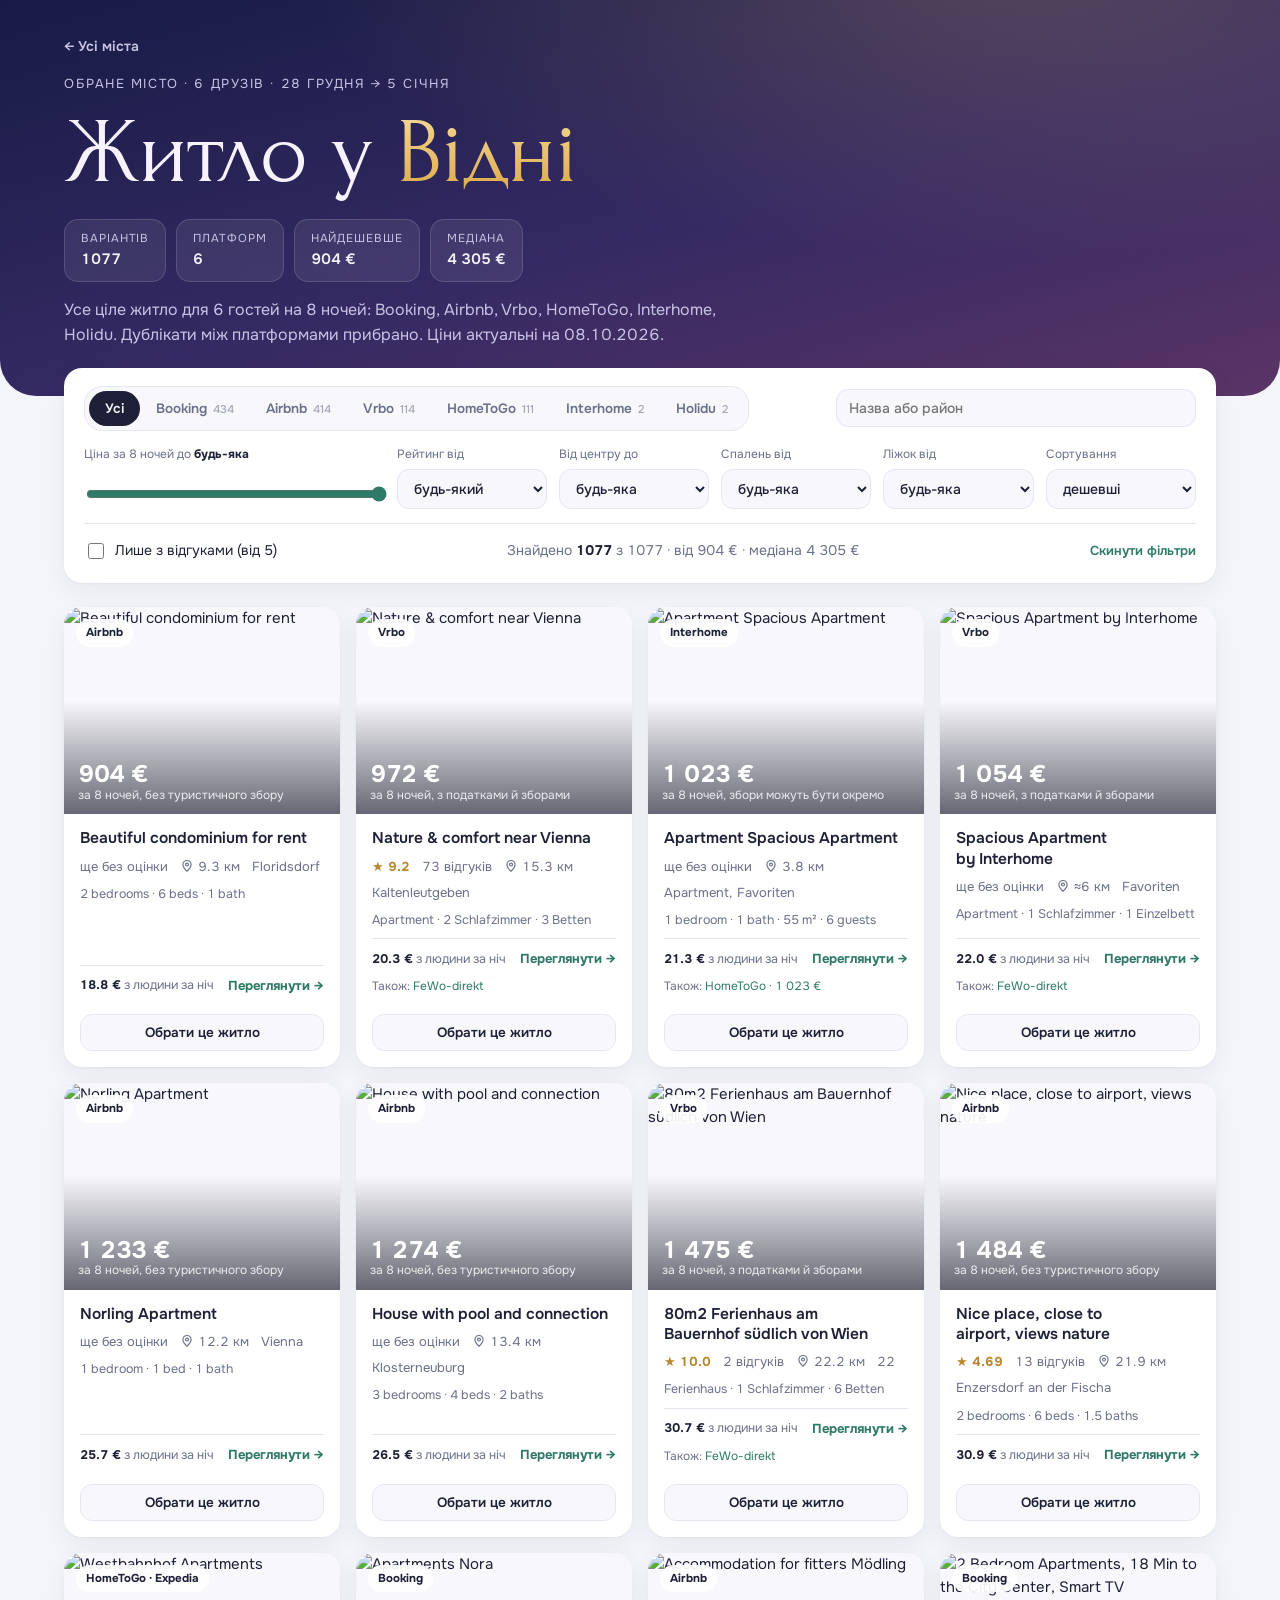
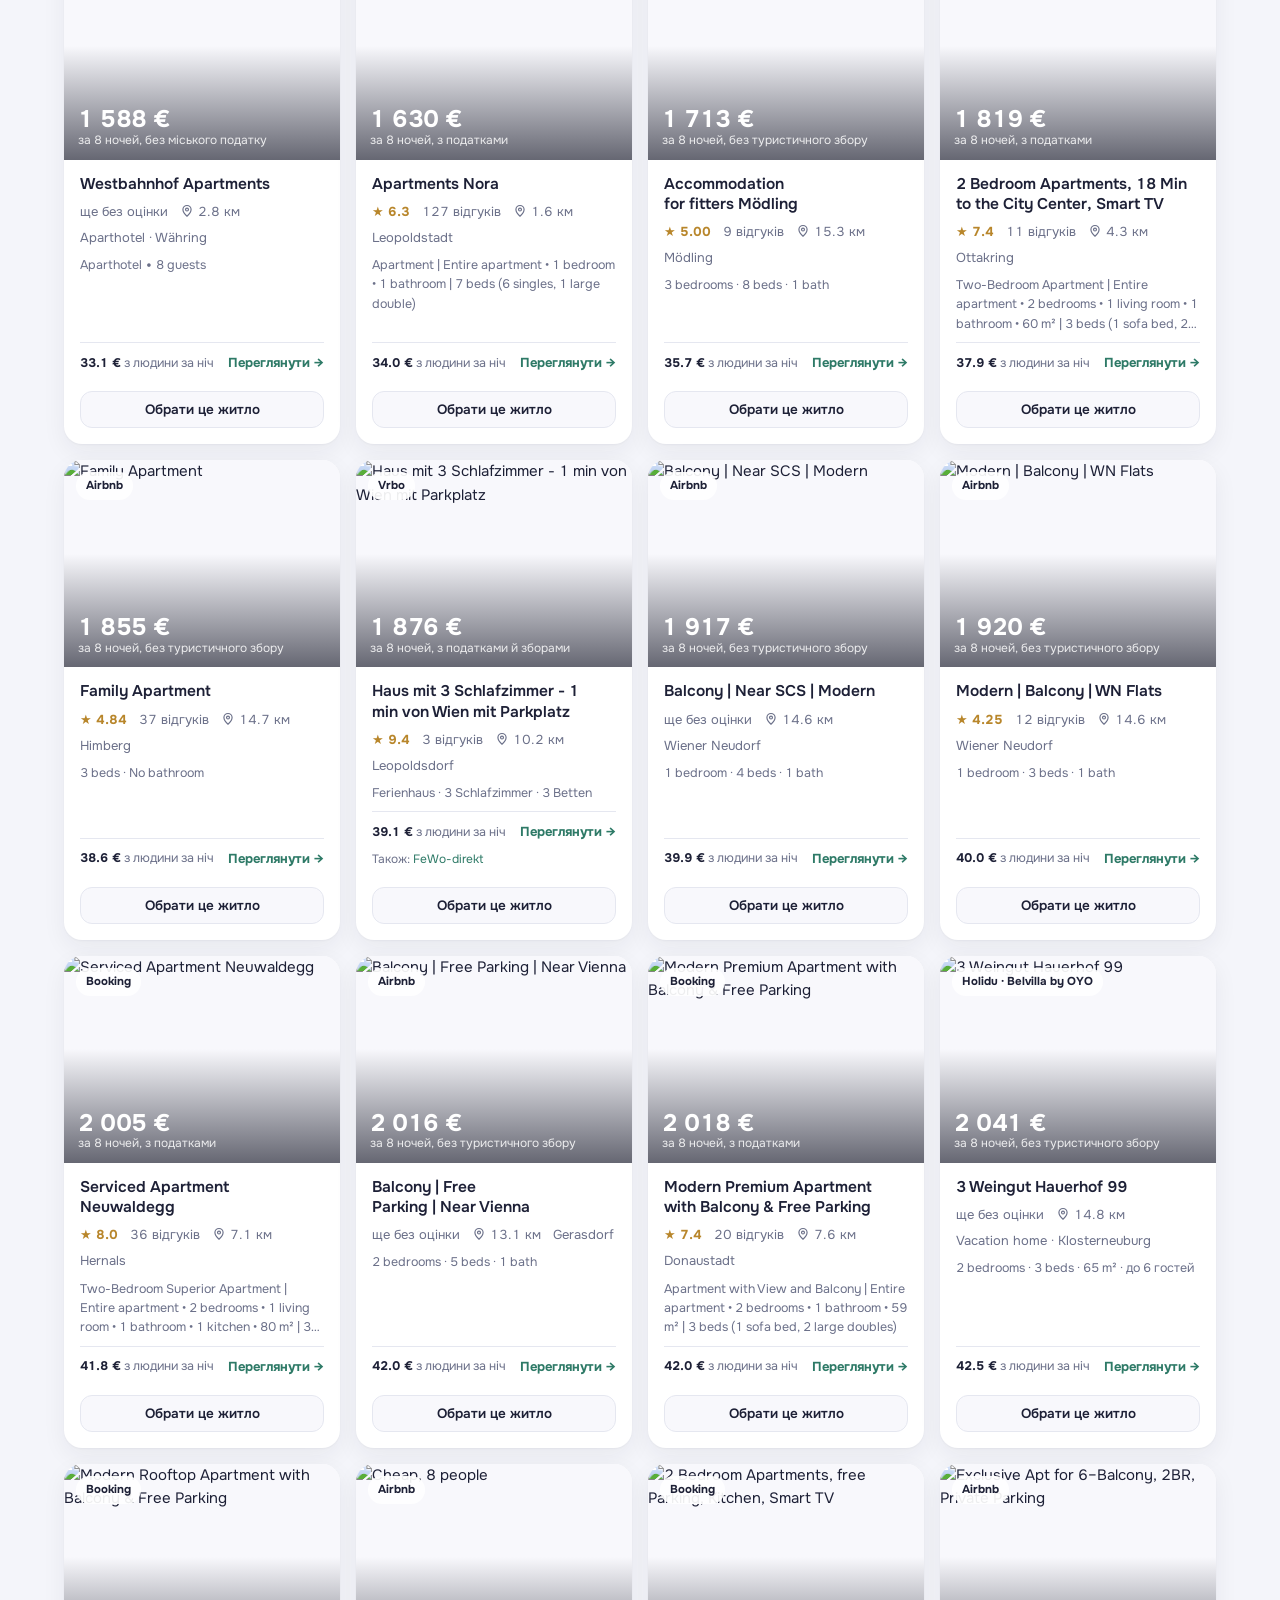
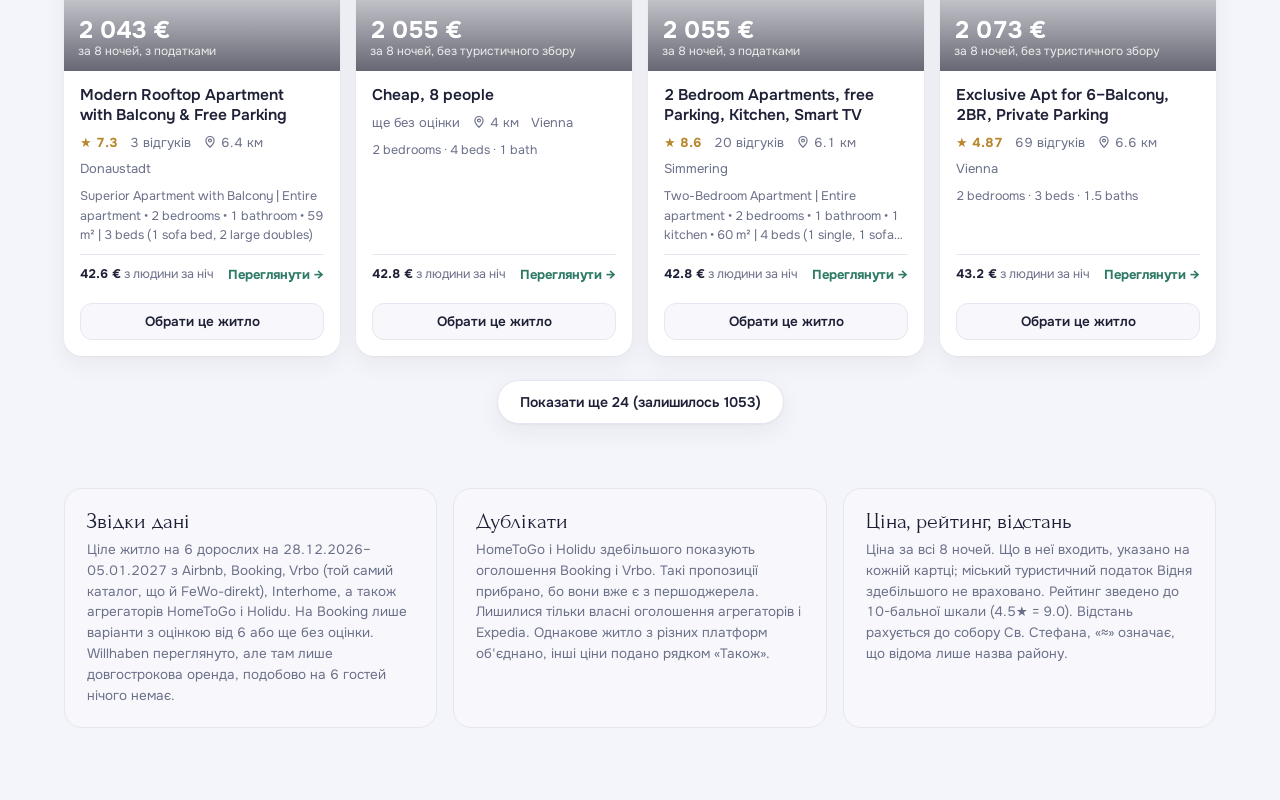
==== vienna.html @ 1cce78d4 "Відень: усі варіанти житла з 6 платформ і вибір житла - vienna.html: 1077 варіантів цілого житла у В" ====
<!doctype html>
<html lang="uk">
<head>
<meta charset="utf-8">
<meta name="viewport" content="width=device-width, initial-scale=1">
<title>Житло у Відні</title>
<link rel="preconnect" href="https://fonts.googleapis.com">
<link rel="preconnect" href="https://fonts.gstatic.com" crossorigin>
<link rel="stylesheet" href="https://fonts.googleapis.com/css2?family=Forum&family=Onest:wght@400;500;600;700&display=swap">
<link rel="icon" href="favicon.svg" type="image/svg+xml">
<link rel="stylesheet" href="styles.css?v=20261008c">
</head>
<body>

<header class="hero hero-sm">
  <div class="hero-in">
    <a class="back" href="index.html#c-vienna">← Усі міста</a>
    <p class="kicker">Обране місто · 6 друзів · 28 грудня → 5 січня</p>
    <h1>Житло у <em>Відні</em></h1>
    <ul class="facts" id="facts"></ul>
    <p class="hero-lead" id="lead"></p>
  </div>
</header>

<main class="wrap">
  <section class="filters" aria-label="Фільтри">
    <div class="f-row">
      <div class="seg" role="group" aria-label="Джерело" id="f-src"></div>
      <label class="f-search"><span class="sr">Пошук</span><input type="search" id="f-q" placeholder="Назва або район"></label>
    </div>
    <div class="f-grid">
      <label class="f-price">
        <span>Ціна за 8 ночей до <b id="f-price-v"></b></span>
        <input type="range" id="f-price" step="100">
      </label>
      <label><span>Рейтинг від</span>
        <select id="f-rate">
          <option value="0">будь-який</option>
          <option value="7">7.0 / 3.5★</option>
          <option value="8">8.0 / 4.0★</option>
          <option value="9">9.0 / 4.5★</option>
          <option value="9.4">9.4 / 4.7★</option>
        </select>
      </label>
      <label><span>Від центру до</span>
        <select id="f-dist">
          <option value="99">будь-яка</option>
          <option value="2">2 км</option>
          <option value="3">3 км</option>
          <option value="5">5 км</option>
          <option value="7">7 км</option>
          <option value="9">9 км</option>
        </select>
      </label>
      <label><span>Спалень від</span>
        <select id="f-br">
          <option value="0">будь-яка</option>
          <option value="1">1</option>
          <option value="2">2</option>
          <option value="3">3</option>
        </select>
      </label>
      <label><span>Ліжок від</span>
        <select id="f-beds">
          <option value="0">будь-яка</option>
          <option value="3">3</option>
          <option value="4">4</option>
          <option value="5">5</option>
          <option value="6">6</option>
        </select>
      </label>
      <label><span>Сортування</span>
        <select id="f-sort">
          <option value="price">дешевші</option>
          <option value="-price">дорожчі</option>
          <option value="rate">за рейтингом</option>
          <option value="dist">ближчі до центру</option>
        </select>
      </label>
    </div>
    <div class="f-row f-foot">
      <label class="chk"><input type="checkbox" id="f-rev"> Лише з відгуками (від 5)</label>
      <p class="f-count" id="count" aria-live="polite"></p>
      <button type="button" class="f-reset" id="f-reset">Скинути фільтри</button>
    </div>
  </section>

  <div class="stays" id="list"></div>
  <p class="empty" id="empty" hidden>Нічого не знайдено. Спробуйте послабити фільтри.</p>
  <div class="more-wrap"><button type="button" class="more" id="more" hidden></button></div>

  <section class="notes" aria-label="Про дані">
    <div>
      <h3>Звідки дані</h3>
      <p>Ціле житло на 6 дорослих на 28.12.2026–05.01.2027 з Airbnb, Booking, Vrbo (той самий каталог, що й FeWo-direkt), Interhome, а також агрегаторів HomeToGo і Holidu. На Booking лише варіанти з оцінкою від 6 або ще без оцінки. Willhaben переглянуто, але там лише довгострокова оренда, подобово на 6 гостей нічого немає.</p>
    </div>
    <div>
      <h3>Дублікати</h3>
      <p>HomeToGo і Holidu здебільшого показують оголошення Booking і Vrbo. Такі пропозиції прибрано, бо вони вже є з першоджерела. Лишилися тільки власні оголошення агрегаторів і Expedia. Однакове житло з різних платформ об'єднано, інші ціни подано рядком «Також».</p>
    </div>
    <div>
      <h3>Ціна, рейтинг, відстань</h3>
      <p>Ціна за всі 8 ночей. Що в неї входить, указано на кожній картці; міський туристичний податок Відня здебільшого не враховано. Рейтинг зведено до 10-бальної шкали (4.5★ = 9.0). Відстань рахується до собору Св. Стефана, «≈» означає, що відома лише назва району.</p>
    </div>
  </section>
</main>

<aside class="choice" id="choice" aria-label="Обране житло" aria-live="polite" hidden></aside>

<script src="data/vienna.js?v=20261008c"></script>
<script src="data/transport.js?v=20261008c"></script>
<script src="vienna-app.js?v=20261008c"></script>
</body>
</html>
---- styles.css ----
/* Layout: нічне небо зі снігом угорі → «квитки» рейтингу → розділ кожного міста (житло + таймлайн дороги) на морозно-світлому тлі */
:root{
  --bg:#F4F5FA; --surface:#FFFFFF; --surface-2:#F8F8FC; --ink:#1D2036; --muted:#6B7089; --line:#E5E7F0;
  --gold:#B8862B; --gold-soft:#FBF2E0; --gold-ink:#8A6420;
  --pine:#2E7A67; --pine-soft:#E2F2EC; --berry:#B4517A; --berry-soft:#F8E6EE;
  --house:#2E7A67; --road:#E0B45E;
  --night-a:#171B45; --night-b:#352A63; --night-c:#5A3466; --hero-ink:#F6F3FF; --hero-muted:#C9C3E6;
  --shadow:0 1px 2px rgba(29,32,54,.04),0 8px 24px rgba(29,32,54,.06);
  --shadow-hover:0 2px 4px rgba(29,32,54,.06),0 16px 36px rgba(29,32,54,.10);
  --f-display:"Forum","Georgia","Times New Roman",serif;
  --f-body:"Onest",system-ui,-apple-system,"Segoe UI",sans-serif;
  --r:18px;
}
@media (prefers-color-scheme:dark){:root:not([data-theme="light"]){
  --bg:#0F1120; --surface:#181B2E; --surface-2:#1E2238; --ink:#ECEDF6; --muted:#9EA3BF; --line:#2A2E48;
  --gold:#E6B862; --gold-soft:#3A2F1A; --gold-ink:#F0CB86;
  --pine:#62C2A6; --pine-soft:#173630; --berry:#E58AB0; --berry-soft:#3B2030;
  --house:#62C2A6; --road:#C99B48;
  --shadow:0 1px 2px rgba(0,0,0,.3),0 8px 24px rgba(0,0,0,.25);
  --shadow-hover:0 2px 4px rgba(0,0,0,.35),0 16px 36px rgba(0,0,0,.35);
  color-scheme:dark}}
:root[data-theme="dark"]{
  --bg:#0F1120; --surface:#181B2E; --surface-2:#1E2238; --ink:#ECEDF6; --muted:#9EA3BF; --line:#2A2E48;
  --gold:#E6B862; --gold-soft:#3A2F1A; --gold-ink:#F0CB86;
  --pine:#62C2A6; --pine-soft:#173630; --berry:#E58AB0; --berry-soft:#3B2030;
  --house:#62C2A6; --road:#C99B48;
  --shadow:0 1px 2px rgba(0,0,0,.3),0 8px 24px rgba(0,0,0,.25);
  --shadow-hover:0 2px 4px rgba(0,0,0,.35),0 16px 36px rgba(0,0,0,.35);
  color-scheme:dark}

*{box-sizing:border-box}
html{scroll-behavior:smooth}
@media (prefers-reduced-motion:reduce){html{scroll-behavior:auto}}
body{margin:0;background:var(--bg);color:var(--ink);font:400 15px/1.55 var(--f-body);font-variant-numeric:tabular-nums;-webkit-font-smoothing:antialiased}
h1,h2,h3{margin:0;text-wrap:balance}
a{color:var(--pine)}
:focus-visible{outline:2px solid var(--gold);outline-offset:3px;border-radius:6px}
.wrap{max-width:1200px;margin:0 auto;padding-inline:24px;padding-block:0 72px}

/* ---------- Hero ---------- */
.hero{position:relative;overflow:hidden;color:var(--hero-ink);border-radius:0 0 36px 36px;
  background:radial-gradient(1200px 500px at 80% -10%,rgba(230,184,98,.22),transparent 60%),
             linear-gradient(165deg,var(--night-a) 0%,var(--night-b) 55%,var(--night-c) 100%)}
#snow{position:absolute;inset:0;width:100%;height:100%;pointer-events:none}
.hero-in{position:relative;max-width:1200px;margin:0 auto;padding-inline:24px;padding-block:64px 72px;display:grid;gap:22px}
.kicker{margin:0;font-size:13px;letter-spacing:.12em;text-transform:uppercase;color:var(--hero-muted)}
.hero h1{font:400 clamp(44px,8vw,92px)/.95 var(--f-display);letter-spacing:-.01em}
.hero h1 em{font-style:normal;background:linear-gradient(180deg,#F7DDA0,#D9A441);-webkit-background-clip:text;background-clip:text;color:transparent}
.facts{list-style:none;margin:6px 0 0;padding:0;display:flex;flex-wrap:wrap;gap:10px}
.facts li{padding:10px 16px;border-radius:14px;background:rgba(255,255,255,.08);border:1px solid rgba(255,255,255,.14);backdrop-filter:blur(6px);font-weight:600;font-size:15px}
.facts li span{display:block;font-weight:400;font-size:11.5px;letter-spacing:.08em;text-transform:uppercase;color:var(--hero-muted)}
.hero-lead{margin:0;max-width:62ch;color:var(--hero-muted);font-size:16px}

/* ---------- Section heads ---------- */
.sec-head{display:flex;flex-wrap:wrap;justify-content:space-between;align-items:end;gap:16px}
.sec-head h2{font:400 clamp(28px,3.6vw,40px)/1.1 var(--f-display)}
.sub{margin:6px 0 0;color:var(--muted);max-width:60ch}
.seg{display:inline-flex;padding:4px;border-radius:999px;background:var(--surface);box-shadow:var(--shadow)}
.seg button{font:600 13.5px var(--f-body);border:0;background:transparent;color:var(--muted);padding:9px 16px;border-radius:999px;cursor:pointer;transition:background .2s,color .2s}
.seg button[aria-pressed="true"]{background:var(--ink);color:var(--bg)}
.legend{display:flex;gap:18px;font-size:13px;color:var(--muted)}
.sw{display:inline-block;width:10px;height:10px;border-radius:50%;margin-right:6px}
.sw.house{background:var(--house)} .sw.road{background:var(--road)}

/* ---------- Ranking tickets ---------- */
.rank{display:grid;gap:16px;padding-block:48px 8px}
.tickets{display:grid;grid-template-columns:repeat(4,minmax(0,1fr));gap:16px}
@media (max-width:1040px){.tickets{grid-template-columns:repeat(2,minmax(0,1fr))}}
@media (max-width:520px){.tickets{grid-template-columns:minmax(0,1fr)}}
.ticket{all:unset;box-sizing:border-box;cursor:pointer;display:grid;gap:12px;padding:18px 18px 16px;border-radius:var(--r);background:var(--surface);box-shadow:var(--shadow);position:relative;transition:transform .2s,box-shadow .2s}
.ticket:hover{transform:translateY(-3px);box-shadow:var(--shadow-hover)}
.ticket:focus-visible{outline:2px solid var(--gold);outline-offset:3px}
.t-top{display:flex;justify-content:space-between;align-items:start;gap:8px;min-height:72px}
.t-rank{font-size:12px;color:var(--muted);letter-spacing:.06em}
.t-city{font:400 30px/1.05 var(--f-display);margin-top:2px}
.t-cc{font-size:13px;color:var(--muted)}
.t-badge{font-size:11.5px;font-weight:700;padding:4px 10px;border-radius:999px;background:var(--gold-soft);color:var(--gold-ink);white-space:nowrap}
.t-total{border-top:1.5px dashed var(--line);padding-top:12px;display:flex;align-items:baseline;justify-content:space-between;gap:8px}
.t-total b{font-size:28px;font-weight:700;letter-spacing:-.02em}
.t-total span{font-size:12.5px;color:var(--muted)}
.bar{display:flex;height:8px;border-radius:99px;overflow:hidden;background:var(--surface-2);gap:2px}
.bar span{display:block;height:100%;border-radius:99px}
@media (prefers-reduced-motion:no-preference){.bar span{transition:width .5s cubic-bezier(.2,.7,.2,1)}}
.t-split{display:flex;justify-content:space-between;font-size:12.5px;color:var(--muted);gap:8px}
.t-split b{color:var(--ink);font-weight:600}
.t-time{font-size:12.5px;color:var(--muted);display:flex;align-items:center;gap:6px}
.ticket.first{box-shadow:0 0 0 2px var(--gold),var(--shadow)}

/* ---------- Sticky city nav ---------- */
.cities-nav{position:sticky;top:env(safe-area-inset-top,0px);z-index:10;margin-top:40px;padding-block:12px;display:flex;gap:8px;overflow-x:auto;background:color-mix(in srgb,var(--bg) 88%,transparent);backdrop-filter:blur(10px);scrollbar-width:none}
.cities-nav::-webkit-scrollbar{display:none}
.cities-nav a{flex:none;text-decoration:none;color:var(--ink);font-weight:600;font-size:14px;padding:8px 16px;border-radius:999px;background:var(--surface);box-shadow:var(--shadow);transition:background .2s,color .2s}
.cities-nav a:hover,.cities-nav a.on{background:var(--ink);color:var(--bg)}

/* ---------- City ---------- */
.city{padding-block:48px 8px;display:grid;gap:22px;scroll-margin-top:72px}
.city-no{font:400 20px var(--f-display);color:#F2D18C}
.city h2{font:400 clamp(44px,7vw,80px)/.95 var(--f-display);color:#fff;text-shadow:0 2px 18px rgba(0,0,0,.35)}
.city-cc{color:rgba(255,255,255,.85);font-size:14px;margin-top:8px}
.kpis{display:flex;flex-wrap:wrap;gap:10px}
.kpi{padding:10px 16px;border-radius:14px;background:var(--surface);box-shadow:var(--shadow);min-width:128px}
.kpi b{display:block;font-size:19px;font-weight:700;letter-spacing:-.01em}
.kpi span{font-size:12px;color:var(--muted)}
.kpi.hl{background:var(--ink);color:var(--bg)}
.kpi.hl span{color:inherit;opacity:.7}

.stays{display:grid;grid-template-columns:repeat(4,minmax(0,1fr));gap:16px}
@media (max-width:1040px){.stays{grid-template-columns:repeat(2,minmax(0,1fr))}}
@media (max-width:520px){.stays{grid-template-columns:minmax(0,1fr)}}
.stay{display:flex;flex-direction:column;min-width:0;border-radius:var(--r);background:var(--surface);box-shadow:var(--shadow);overflow:hidden;transition:transform .2s,box-shadow .2s}
.stay:hover{transform:translateY(-3px);box-shadow:var(--shadow-hover)}
.ph{position:relative;aspect-ratio:4/3;max-width:100%;background:var(--surface-2)}
.ph img{width:100%;height:100%;object-fit:cover;display:block}
.ph::after{content:"";position:absolute;inset:auto 0 0 0;height:55%;background:linear-gradient(transparent,rgba(12,14,30,.62))}
.pill{position:absolute;z-index:1;font-size:11.5px;font-weight:700;padding:5px 10px;border-radius:999px;background:rgba(255,255,255,.92);color:#1D2036}
.pill.src{top:12px;left:12px}
.pill.best{top:12px;right:12px;background:#F2D18C;color:#5A3E0E}
.ph .price{position:absolute;z-index:1;left:14px;bottom:12px;color:#fff;line-height:1.15}
.ph .price b{font-size:24px;font-weight:700;letter-spacing:-.02em}
.ph .price small{display:block;font-size:12px;opacity:.85}
.stay .body{padding:14px 16px 16px;display:flex;flex-direction:column;gap:8px;flex:1}
.stay h3{font-size:15.5px;font-weight:600;line-height:1.3;overflow-wrap:anywhere}
.rate{display:flex;flex-wrap:wrap;gap:6px 12px;font-size:13px;color:var(--muted);align-items:center}
.rate .star{color:var(--gold);font-weight:700}
.rate svg{width:14px;height:14px;vertical-align:-2px}
.info{font-size:12.5px;color:var(--muted);overflow-wrap:anywhere;display:-webkit-box;-webkit-line-clamp:3;-webkit-box-orient:vertical;overflow:hidden}
.foot{margin-top:auto;padding-top:10px;display:flex;justify-content:space-between;align-items:center;gap:10px;border-top:1px solid var(--line)}
.foot span{font-size:12.5px;color:var(--muted)}
.foot span b{color:var(--ink)}
.go{font-size:13px;font-weight:700;text-decoration:none;color:var(--pine);white-space:nowrap}
.go:hover{text-decoration:underline}

/* ---------- Route timeline ---------- */
.route{border-radius:var(--r);background:var(--surface);box-shadow:var(--shadow);padding:22px 24px;display:grid;gap:18px}
.route-head{display:flex;flex-wrap:wrap;justify-content:space-between;align-items:baseline;gap:10px}
.route-head h3{font:400 26px var(--f-display)}
.route-head .sum{font-size:14px;color:var(--muted)}
.route-head .sum b{color:var(--ink);font-size:17px}
.dirs{display:grid;grid-template-columns:repeat(2,minmax(0,1fr));gap:28px}
@media (max-width:760px){.dirs{grid-template-columns:minmax(0,1fr)}}
.dir{min-width:0}
.dir-label{font-size:12px;font-weight:700;letter-spacing:.1em;text-transform:uppercase;color:var(--muted);margin-bottom:10px}
.legs{list-style:none;margin:0;padding:0;display:grid;gap:0}
.leg{display:grid;grid-template-columns:36px minmax(0,1fr) auto;gap:12px;position:relative;padding-bottom:16px}
.leg:last-child{padding-bottom:0}
.leg:not(:last-child)::before{content:"";position:absolute;left:17px;top:38px;bottom:2px;border-left:2px dotted var(--line)}
.ico{width:36px;height:36px;border-radius:50%;display:grid;place-items:center;background:var(--pine-soft);color:var(--pine)}
.ico.air{background:var(--berry-soft);color:var(--berry)}
.ico svg{width:18px;height:18px}
.leg-name{font-weight:600;font-size:14.5px}
.leg-time{font-size:13px;color:var(--muted)}
.leg-price{font-weight:700;font-size:15px;white-space:nowrap;padding-top:6px}
.tip{margin:0;padding:14px 16px;border-radius:14px;background:var(--surface-2);font-size:14px;color:var(--muted)}
.tip b{color:var(--ink)}
.tip-label{display:inline-block;margin-right:8px;font-size:11px;font-weight:700;letter-spacing:.08em;text-transform:uppercase;color:var(--gold-ink);background:var(--gold-soft);padding:3px 8px;border-radius:999px}

details.wizz{border-radius:14px;border:1px solid var(--line);padding:12px 16px}
details.wizz summary{cursor:pointer;font-weight:600;font-size:14px;color:var(--berry);list-style:none;display:flex;align-items:center;gap:8px}
details.wizz summary::-webkit-details-marker{display:none}
details.wizz summary::before{content:"";width:8px;height:8px;border-right:2px solid currentColor;border-bottom:2px solid currentColor;transform:rotate(-45deg);transition:transform .2s}
details.wizz[open] summary::before{transform:rotate(45deg)}
.wizz-scroll{overflow-x:auto;margin-top:12px}
.wizz table{width:100%;border-collapse:collapse;font-size:13.5px;min-width:560px}
.wizz th{font-size:11.5px;font-weight:600;letter-spacing:.06em;text-transform:uppercase;color:var(--muted);text-align:left;padding:8px 10px;border-bottom:1px solid var(--line)}
.wizz td{padding:9px 10px;border-bottom:1px solid var(--line)}
.wizz tr:last-child td{border-bottom:0}
.wizz .num{text-align:right;white-space:nowrap}
.wizz tr.pick td{background:var(--gold-soft);font-weight:600}
.wizz-note{font-size:12px;color:var(--muted);margin:10px 0 0}

/* ---------- Notes ---------- */
.notes{margin-top:64px;display:grid;grid-template-columns:repeat(3,minmax(0,1fr));gap:16px}
@media (max-width:860px){.notes{grid-template-columns:minmax(0,1fr)}}
.notes div{padding:20px 22px;border-radius:var(--r);background:var(--surface-2);border:1px solid var(--line)}
.notes h3{font:400 22px var(--f-display);margin-bottom:6px}
.notes p{margin:0;font-size:13.5px;color:var(--muted)}

@media (max-width:520px){
  .hero{border-radius:0 0 24px 24px}
  .wrap,.hero-in{padding-inline:16px}
  .hero-in{padding-block:44px 64px}
  .kpi{flex:1 1 42%;min-width:0}
  .route{padding:18px 16px}
}

/* ---------- City photos ---------- */
.cover{position:relative;border-radius:24px;overflow:hidden;aspect-ratio:21/8;max-width:100%;min-height:220px;background:linear-gradient(165deg,var(--night-a),var(--night-c));box-shadow:var(--shadow)}
.cover img{position:absolute;inset:0;width:100%;height:100%;object-fit:cover;display:block}
.cover::after{content:"";position:absolute;inset:0;background:linear-gradient(180deg,rgba(12,14,30,0) 35%,rgba(12,14,30,.72) 100%)}
.cover-text{position:absolute;z-index:1;left:28px;bottom:24px;right:28px}
.credit{position:absolute;z-index:1;right:12px;top:12px;font-size:11px;color:#fff;text-decoration:none;background:rgba(12,14,30,.45);padding:4px 9px;border-radius:999px;backdrop-filter:blur(4px);max-width:70%;white-space:nowrap;overflow:hidden;text-overflow:ellipsis}
.credit:hover{background:rgba(12,14,30,.7)}
.t-name{display:flex;gap:12px;align-items:center;min-width:0}
.t-thumb{width:58px;height:58px;border-radius:16px;object-fit:cover;flex:none;box-shadow:0 2px 8px rgba(29,32,54,.18)}
.photo-note{margin-top:8px!important;font-size:12px!important}
@media (max-width:520px){
  .cover{aspect-ratio:4/3;border-radius:18px}
  .cover-text{left:18px;bottom:16px;right:18px}
  .t-thumb{width:50px;height:50px;border-radius:14px}
}

/* ---------- Scores ---------- */
:root{--ny:#C0567F;--lg:#3E7FB8;--pr:#2E7A67}
@media (prefers-color-scheme:dark){:root:not([data-theme="light"]){--ny:#E58AB0;--lg:#7DB3E6;--pr:#62C2A6}}
:root[data-theme="dark"]{--ny:#E58AB0;--lg:#7DB3E6;--pr:#62C2A6}
.sw.ny{background:var(--ny)} .sw.lg{background:var(--lg)} .sw.pr{background:var(--pr)}
.t-total b small{font-size:15px;font-weight:600;color:var(--muted);margin-left:2px}
.mbs{display:grid;gap:6px}
.mb{display:grid;grid-template-columns:72px minmax(0,1fr) 26px;align-items:center;gap:8px;font-size:12px;color:var(--muted)}
.mb b{color:var(--ink);text-align:right;font-weight:600}
.mb-t,.cr-t{display:block;height:6px;border-radius:99px;background:var(--surface-2);overflow:hidden}
.mb-t i,.cr-t i{display:block;height:100%;border-radius:99px}
i.ny{background:var(--ny)} i.lg{background:var(--lg)} i.pr{background:var(--pr)}
.t-split .t-time{display:inline-flex;align-items:center;gap:5px}
.cover-score{position:absolute;z-index:1;right:24px;bottom:22px;display:flex;align-items:center;gap:10px;color:#fff;background:rgba(12,14,30,.5);backdrop-filter:blur(6px);padding:10px 16px;border-radius:18px;border:1px solid rgba(255,255,255,.18)}
.cover-score b{font:400 44px/1 var(--f-display)}
.cover-score span{font-size:11.5px;line-height:1.25;letter-spacing:.06em;text-transform:uppercase;opacity:.85}
.score{display:grid;grid-template-columns:1fr 1fr 1.25fr;gap:16px}
@media (max-width:1040px){.score{grid-template-columns:1fr 1fr}.sc-ny{grid-column:1/-1}}
@media (max-width:640px){.score{grid-template-columns:minmax(0,1fr)}}
.sc-col{min-width:0;border-radius:var(--r);background:var(--surface);box-shadow:var(--shadow);padding:18px 20px;display:grid;gap:12px;align-content:start}
.sc-head{display:flex;justify-content:space-between;align-items:baseline;gap:8px}
.sc-head h3,.sc-ny h3{font:400 24px var(--f-display)}
.sc-head b{font-size:24px;font-weight:700}
.sc-head b small{font-size:13px;color:var(--muted);font-weight:600}
.sc-price{border-top:1px solid var(--line);padding-top:12px}
.crit{list-style:none;margin:0;padding:0;display:grid;gap:8px}
.crit li{display:grid;grid-template-columns:minmax(0,1.3fr) minmax(0,1fr) 52px;align-items:center;gap:10px;font-size:13px}
.cr-l{color:var(--ink)}
.cr-v{text-align:right;font-weight:600;white-space:nowrap}
.cr-v small{color:var(--muted);font-weight:400}
.sc-note{margin:0;font-size:12.5px;color:var(--muted)}
.lead-s{margin:0;font-size:14.5px}
.sc-ny dl{margin:0;display:grid;gap:8px}
.sc-ny dt{font-size:11.5px;font-weight:700;letter-spacing:.08em;text-transform:uppercase;color:var(--muted)}
.sc-ny dd{margin:0 0 4px;font-size:13.5px}
.events{list-style:none;margin:0;padding:0;display:grid;gap:6px;border-top:1px solid var(--line);padding-top:12px}
.events{gap:10px}
.events li{display:grid;grid-template-columns:minmax(0,1fr) auto;gap:10px;align-items:start;font-size:13px}
.ev-main{min-width:0;display:grid;gap:1px}
.events a{color:var(--ink);text-decoration-color:var(--line)}
.events a:hover{color:var(--pine)}
.ev-d{font-size:11.5px;font-weight:600;color:var(--muted);overflow-wrap:anywhere}
.st{font-size:10.5px;font-weight:700;padding:2px 8px;border-radius:999px;white-space:nowrap}
.st.ok{background:var(--pine-soft);color:var(--pine)}
.st.rec{background:var(--gold-soft);color:var(--gold-ink)}
.st.warn{background:var(--berry-soft);color:var(--berry)}
.notes .method{grid-column:1/-1}
.notes .method p+p{margin-top:8px}
@media (max-width:520px){.cover-score{right:14px;bottom:auto;top:44px;padding:8px 12px}.cover-score b{font-size:34px}}

.ticket .t-badge{position:absolute;top:-11px;right:16px;box-shadow:0 2px 8px rgba(29,32,54,.12)}
.score{align-items:start}

/* ---------- Сторінка міста: усі варіанти житла ---------- */
.hero-sm .hero-in{padding-block:36px 48px;gap:16px}
.back{justify-self:start;color:var(--hero-muted);text-decoration:none;font-size:14px;font-weight:600}
.back:hover{color:var(--hero-ink)}
.all-link{justify-self:start;font-weight:700;text-decoration:none;padding:10px 18px;border-radius:999px;background:var(--ink);color:var(--bg)}
.all-link:hover{opacity:.88}
.filters{position:relative;margin-block:-28px 24px;padding:18px 20px;border-radius:var(--r);background:var(--surface);box-shadow:var(--shadow);display:grid;gap:14px}
.f-row{display:flex;flex-wrap:wrap;align-items:center;justify-content:space-between;gap:12px}
.filters .seg{box-shadow:none;background:var(--surface-2);border:1px solid var(--line)}
.f-search{flex:1 1 220px;max-width:360px}
.f-search input,.filters select{width:100%;font:500 14px var(--f-body);color:var(--ink);background:var(--surface-2);border:1px solid var(--line);border-radius:12px;padding:9px 12px}
.f-grid{display:grid;grid-template-columns:2fr repeat(5,minmax(0,1fr));gap:12px}
@media (max-width:1040px){.f-grid{grid-template-columns:repeat(3,minmax(0,1fr))}.f-price{grid-column:1/-1}}
@media (max-width:520px){.f-grid{grid-template-columns:repeat(2,minmax(0,1fr))}}
.f-grid label{display:grid;gap:6px;min-width:0}
.f-grid label>span{font-size:12px;color:var(--muted)}
.f-grid label>span b{color:var(--ink)}
.f-price input{width:100%;accent-color:var(--pine)}
.f-foot{border-top:1px solid var(--line);padding-top:12px}
.chk{display:inline-flex;align-items:center;gap:8px;font-size:14px;cursor:pointer}
.chk input{accent-color:var(--pine);width:16px;height:16px}
.f-count{margin:0;font-size:14px;color:var(--muted)}
.f-count b{color:var(--ink)}
.f-reset{font:600 13px var(--f-body);border:0;background:none;color:var(--pine);cursor:pointer;padding:6px 0}
.sr{position:absolute;width:1px;height:1px;overflow:hidden;clip:rect(0 0 0 0)}
.empty{text-align:center;color:var(--muted);padding:40px 0}
.more-wrap{display:flex;justify-content:center;margin-top:24px}
.more{font:600 14px var(--f-body);border:1px solid var(--line);background:var(--surface);color:var(--ink);padding:12px 22px;border-radius:999px;cursor:pointer;box-shadow:var(--shadow)}
.more:hover{box-shadow:var(--shadow-hover)}
.filters .seg{flex-wrap:wrap;border-radius:18px}
.seg button small{font-weight:500;opacity:.6;margin-left:2px}
.alt{font-size:12px;color:var(--muted)}
.alt a{color:var(--pine);text-decoration:none}
.alt a:hover{text-decoration:underline}
/* Місто з окремою сторінкою житла: квиток і обкладинка ведуть на неї */
.ticket.has-page{color:inherit;text-decoration:none}
.t-go{font-size:13px;font-weight:700;color:var(--pine);padding-top:10px;border-top:1px solid var(--line)}
.cover-link{position:absolute;inset:0;z-index:2}
.cover-go{position:absolute;z-index:2;top:16px;left:16px;pointer-events:none;font-size:13px;font-weight:700;padding:8px 14px;border-radius:999px;background:rgba(255,255,255,.92);color:#1D2036;transition:background .2s}
.cover:has(.cover-link:hover) .cover-go{background:#F2D18C}
.cover .credit{z-index:3}

/* ---------- Вибір житла ---------- */
.pick{margin-top:10px;font:600 13.5px var(--f-body);border:1px solid var(--line);background:var(--surface-2);color:var(--ink);padding:9px 12px;border-radius:12px;cursor:pointer;transition:background .2s,color .2s,border-color .2s}
.pick:hover{border-color:var(--gold)}
.pick[aria-pressed="true"]{background:var(--gold);border-color:var(--gold);color:#1D2036}
.stay.chosen{box-shadow:0 0 0 2px var(--gold),var(--shadow)}
.pill.mine{top:12px;right:12px;background:#F2D18C;color:#5A3E0E}
body.has-choice{padding-bottom:132px}
.choice{position:fixed;z-index:20;left:0;right:0;bottom:0;padding:0 16px max(16px,env(safe-area-inset-bottom))}
.ch-in{max-width:1200px;margin:0 auto;display:grid;grid-template-columns:minmax(0,1.3fr) minmax(0,3fr) auto;align-items:center;gap:18px;padding:14px 18px;border-radius:var(--r);background:var(--ink);color:var(--bg);box-shadow:0 12px 40px rgba(12,14,30,.35)}
.ch-stay{display:flex;align-items:center;gap:12px;min-width:0}
.ch-stay img{width:52px;height:52px;border-radius:12px;object-fit:cover;flex:none}
.ch-stay div{min-width:0;display:grid}
.ch-label{font-size:11px;letter-spacing:.08em;text-transform:uppercase;opacity:.65}
.ch-stay a{color:inherit;font-weight:600;text-decoration:none;white-space:nowrap;overflow:hidden;text-overflow:ellipsis}
.ch-stay a:hover{text-decoration:underline}
.ch-nums{margin:0;display:grid;grid-template-columns:repeat(5,minmax(0,1fr));gap:10px}
.ch-nums dt{font-size:11px;opacity:.65}
.ch-nums dd{margin:0;font-weight:700;font-size:16px;white-space:nowrap}
.ch-nums .hl dd{color:#F2D18C;font-size:19px}
.ch-act{display:grid;gap:6px;justify-items:end}
.ch-act a{color:#F2D18C;font-weight:700;font-size:13px;text-decoration:none;white-space:nowrap}
.ch-act button{font:600 12.5px var(--f-body);background:none;border:0;color:inherit;opacity:.7;cursor:pointer;padding:0;white-space:nowrap}
.ch-act button:hover{opacity:1}
@media (max-width:1040px){.ch-in{grid-template-columns:minmax(0,1fr) auto}.ch-nums{grid-column:1/-1;grid-row:2}}
@media (max-width:620px){
  body.has-choice{padding-bottom:210px}
  .ch-in{gap:10px;padding:12px 14px}
  .ch-nums{grid-template-columns:repeat(3,minmax(0,1fr));gap:6px 10px}
  .ch-nums dd{font-size:14px}.ch-nums .hl dd{font-size:16px}
}
.mine-act{display:flex;flex-wrap:wrap;gap:8px 16px;align-items:center;font-size:13.5px}
.mine-act button{font:600 13px var(--f-body);background:none;border:0;color:var(--muted);cursor:pointer;padding:0}
.mine-act button:hover{color:var(--berry)}
.kpi.hl-soft{box-shadow:0 0 0 2px var(--gold),var(--shadow)}
.t-go{overflow:hidden;text-overflow:ellipsis;white-space:nowrap}
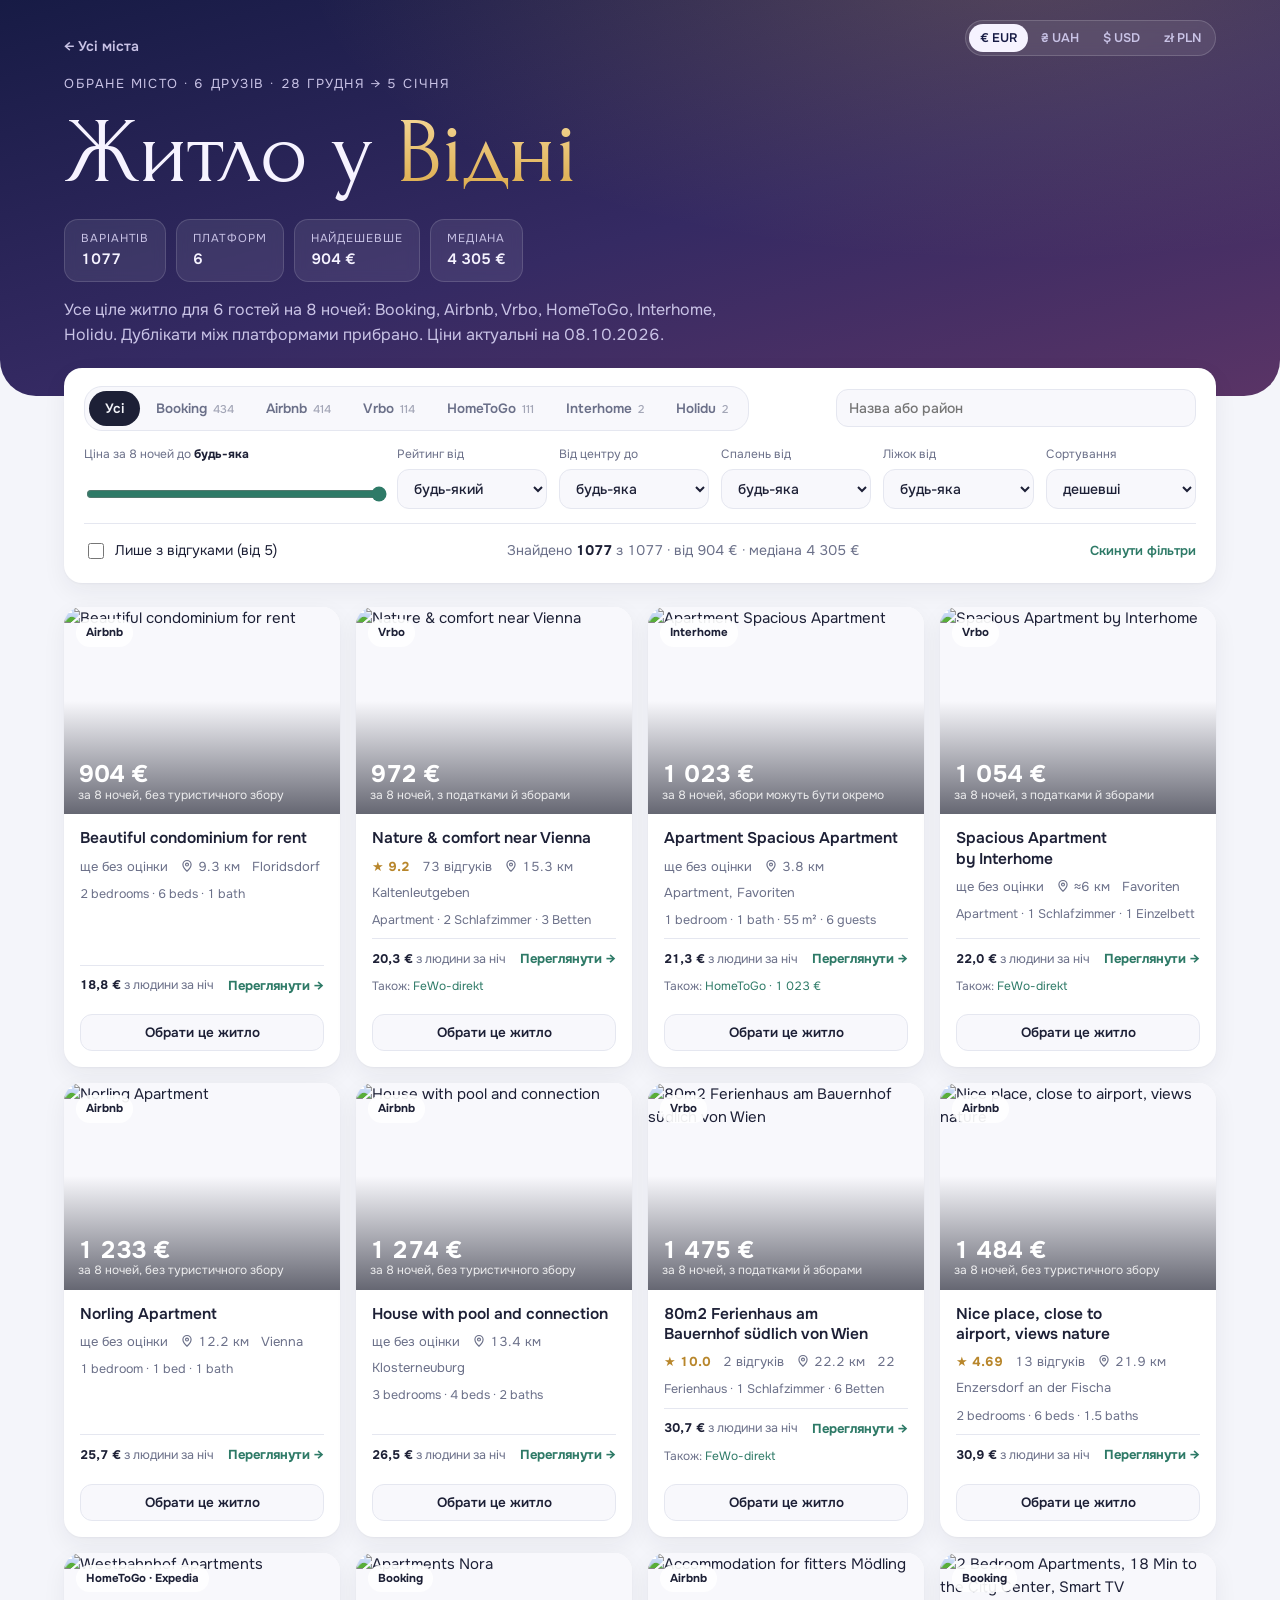
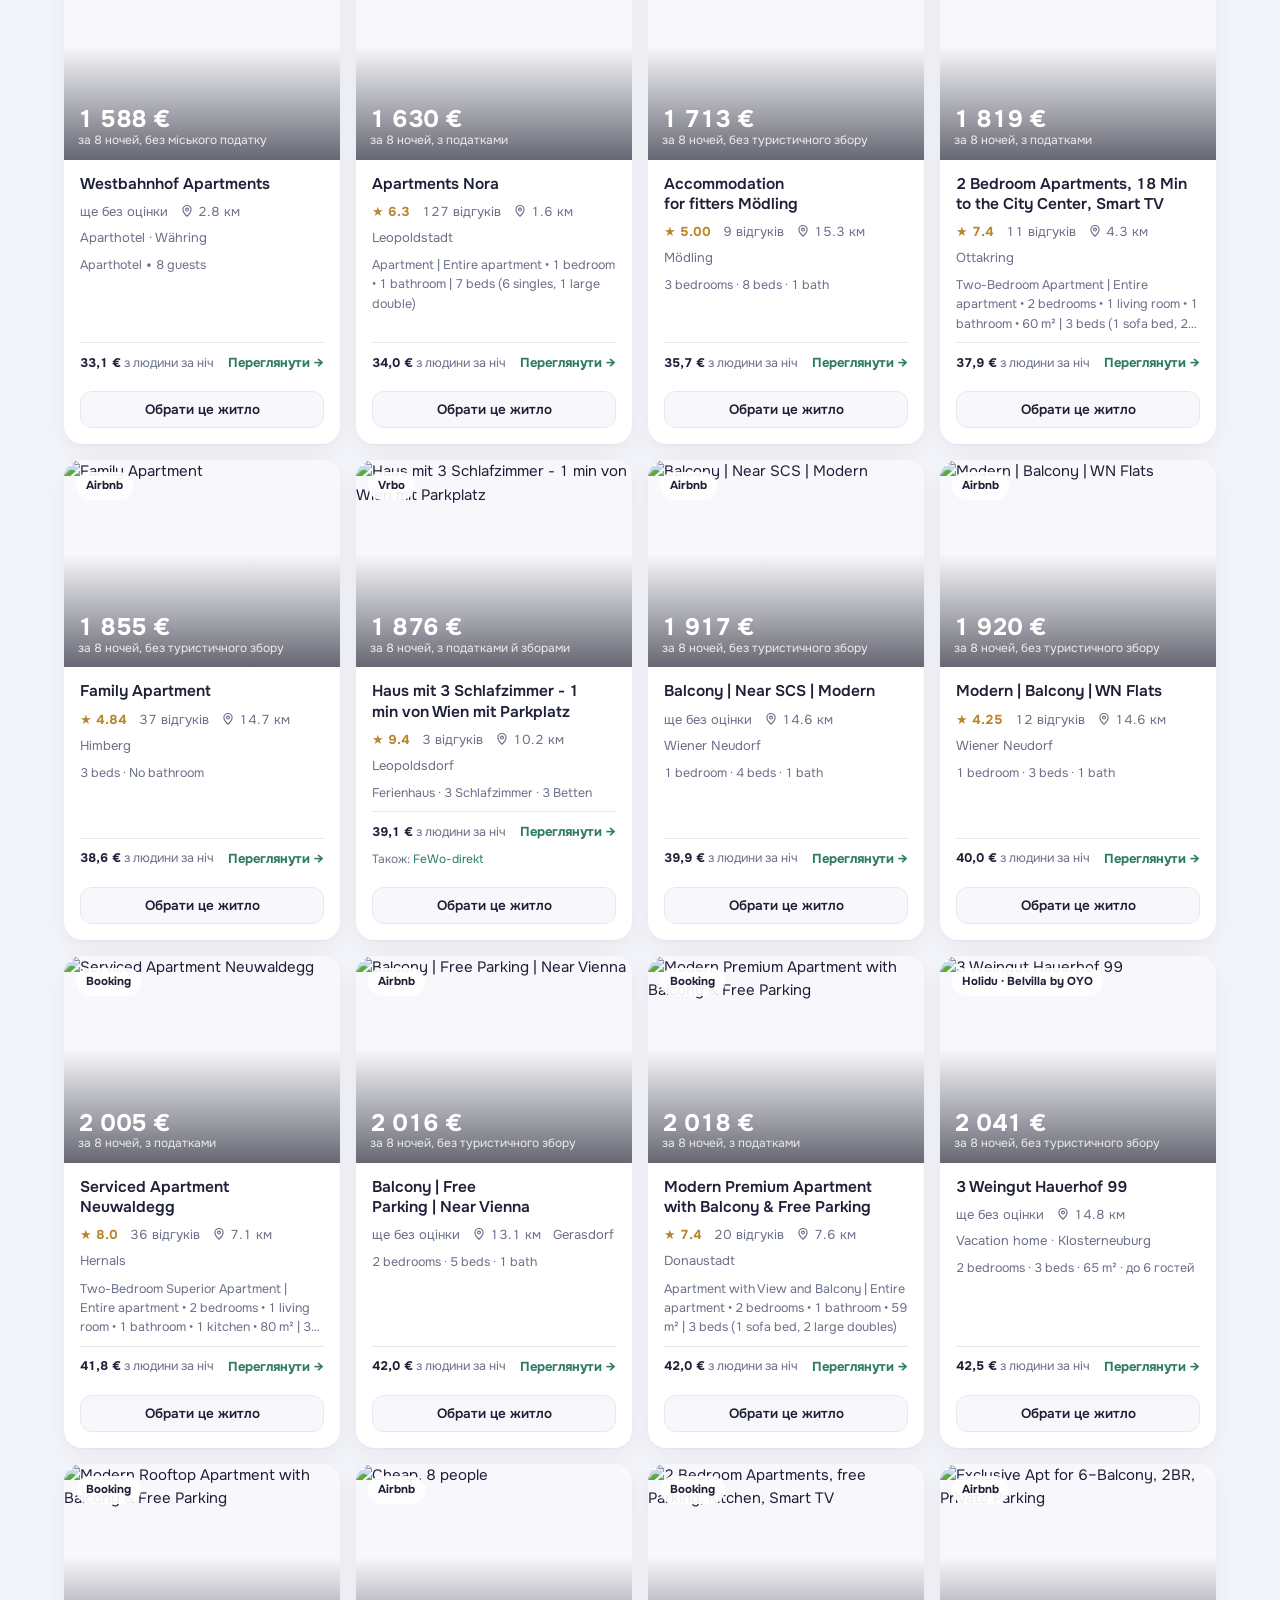
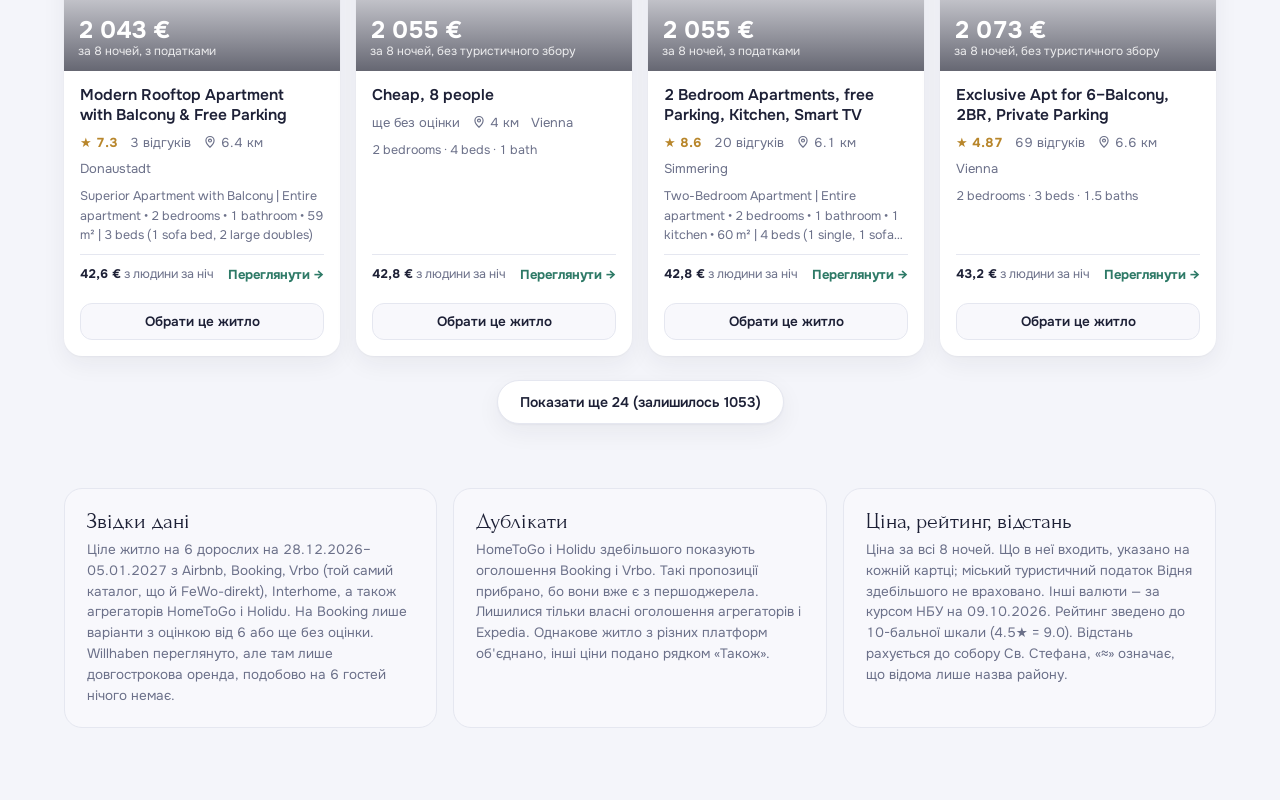
==== commit 9920a03c: "Вибір валюти й потяг до Відня - currency.js: перемикач EUR / UAH / USD / PLN на обох сторінках,   ку" ====
--- a/vienna.html
+++ b/vienna.html
@@ -8,7 +8,7 @@
 <link rel="preconnect" href="https://fonts.gstatic.com" crossorigin>
 <link rel="stylesheet" href="https://fonts.googleapis.com/css2?family=Forum&family=Onest:wght@400;500;600;700&display=swap">
 <link rel="icon" href="favicon.svg" type="image/svg+xml">
-<link rel="stylesheet" href="styles.css?v=20261008c">
+<link rel="stylesheet" href="styles.css?v=20261009">
 </head>
 <body>
 
@@ -17,6 +17,7 @@
     <a class="back" href="index.html#c-vienna">← Усі міста</a>
     <p class="kicker">Обране місто · 6 друзів · 28 грудня → 5 січня</p>
     <h1>Житло у <em>Відні</em></h1>
+    <div class="cur-switch" id="cur" role="group" aria-label="Валюта"></div>
     <ul class="facts" id="facts"></ul>
     <p class="hero-lead" id="lead"></p>
   </div>
@@ -100,15 +101,17 @@
     </div>
     <div>
       <h3>Ціна, рейтинг, відстань</h3>
-      <p>Ціна за всі 8 ночей. Що в неї входить, указано на кожній картці; міський туристичний податок Відня здебільшого не враховано. Рейтинг зведено до 10-бальної шкали (4.5★ = 9.0). Відстань рахується до собору Св. Стефана, «≈» означає, що відома лише назва району.</p>
+      <p>Ціна за всі 8 ночей. Що в неї входить, указано на кожній картці; міський туристичний податок Відня здебільшого не враховано. Інші валюти — за курсом НБУ на 09.10.2026. Рейтинг зведено до 10-бальної шкали (4.5★ = 9.0). Відстань рахується до собору Св. Стефана, «≈» означає, що відома лише назва району.</p>
     </div>
   </section>
 </main>
 
 <aside class="choice" id="choice" aria-label="Обране житло" aria-live="polite" hidden></aside>
 
-<script src="data/vienna.js?v=20261008c"></script>
-<script src="data/transport.js?v=20261008c"></script>
-<script src="vienna-app.js?v=20261008c"></script>
+<script src="currency.js?v=20261009"></script>
+<script src="data/vienna.js?v=20261009"></script>
+<script src="data/transport.js?v=20261009"></script>
+<script src="data/trains.js?v=20261009"></script>
+<script src="vienna-app.js?v=20261009"></script>
 </body>
 </html>
--- a/styles.css
+++ b/styles.css
@@ -329,3 +329,15 @@
 .mine-act button:hover{color:var(--berry)}
 .kpi.hl-soft{box-shadow:0 0 0 2px var(--gold),var(--shadow)}
 .t-go{overflow:hidden;text-overflow:ellipsis;white-space:nowrap}
+
+/* ---------- Валюта ---------- */
+.cur-switch{position:absolute;top:20px;right:24px;z-index:2;display:flex;gap:2px;padding:3px;border-radius:999px;background:rgba(255,255,255,.08);border:1px solid rgba(255,255,255,.16);backdrop-filter:blur(6px)}
+.cur-switch button{font:600 12.5px var(--f-body);border:0;background:none;color:var(--hero-muted);padding:6px 11px;border-radius:999px;cursor:pointer;white-space:nowrap}
+.cur-switch button:hover{color:var(--hero-ink)}
+.cur-switch button[aria-pressed="true"]{background:var(--hero-ink);color:var(--night-a)}
+@media (max-width:620px){.cur-switch{position:static;justify-self:start;order:-1}.cur-switch button{padding:6px 9px}}
+
+/* ---------- Автобус / потяг ---------- */
+.seg.mode{justify-self:start;box-shadow:none;background:var(--surface-2);border:1px solid var(--line);flex-wrap:wrap;border-radius:18px}
+.seg.mode button{display:inline-flex;align-items:center;gap:6px}
+.seg.mode svg{width:16px;height:16px}
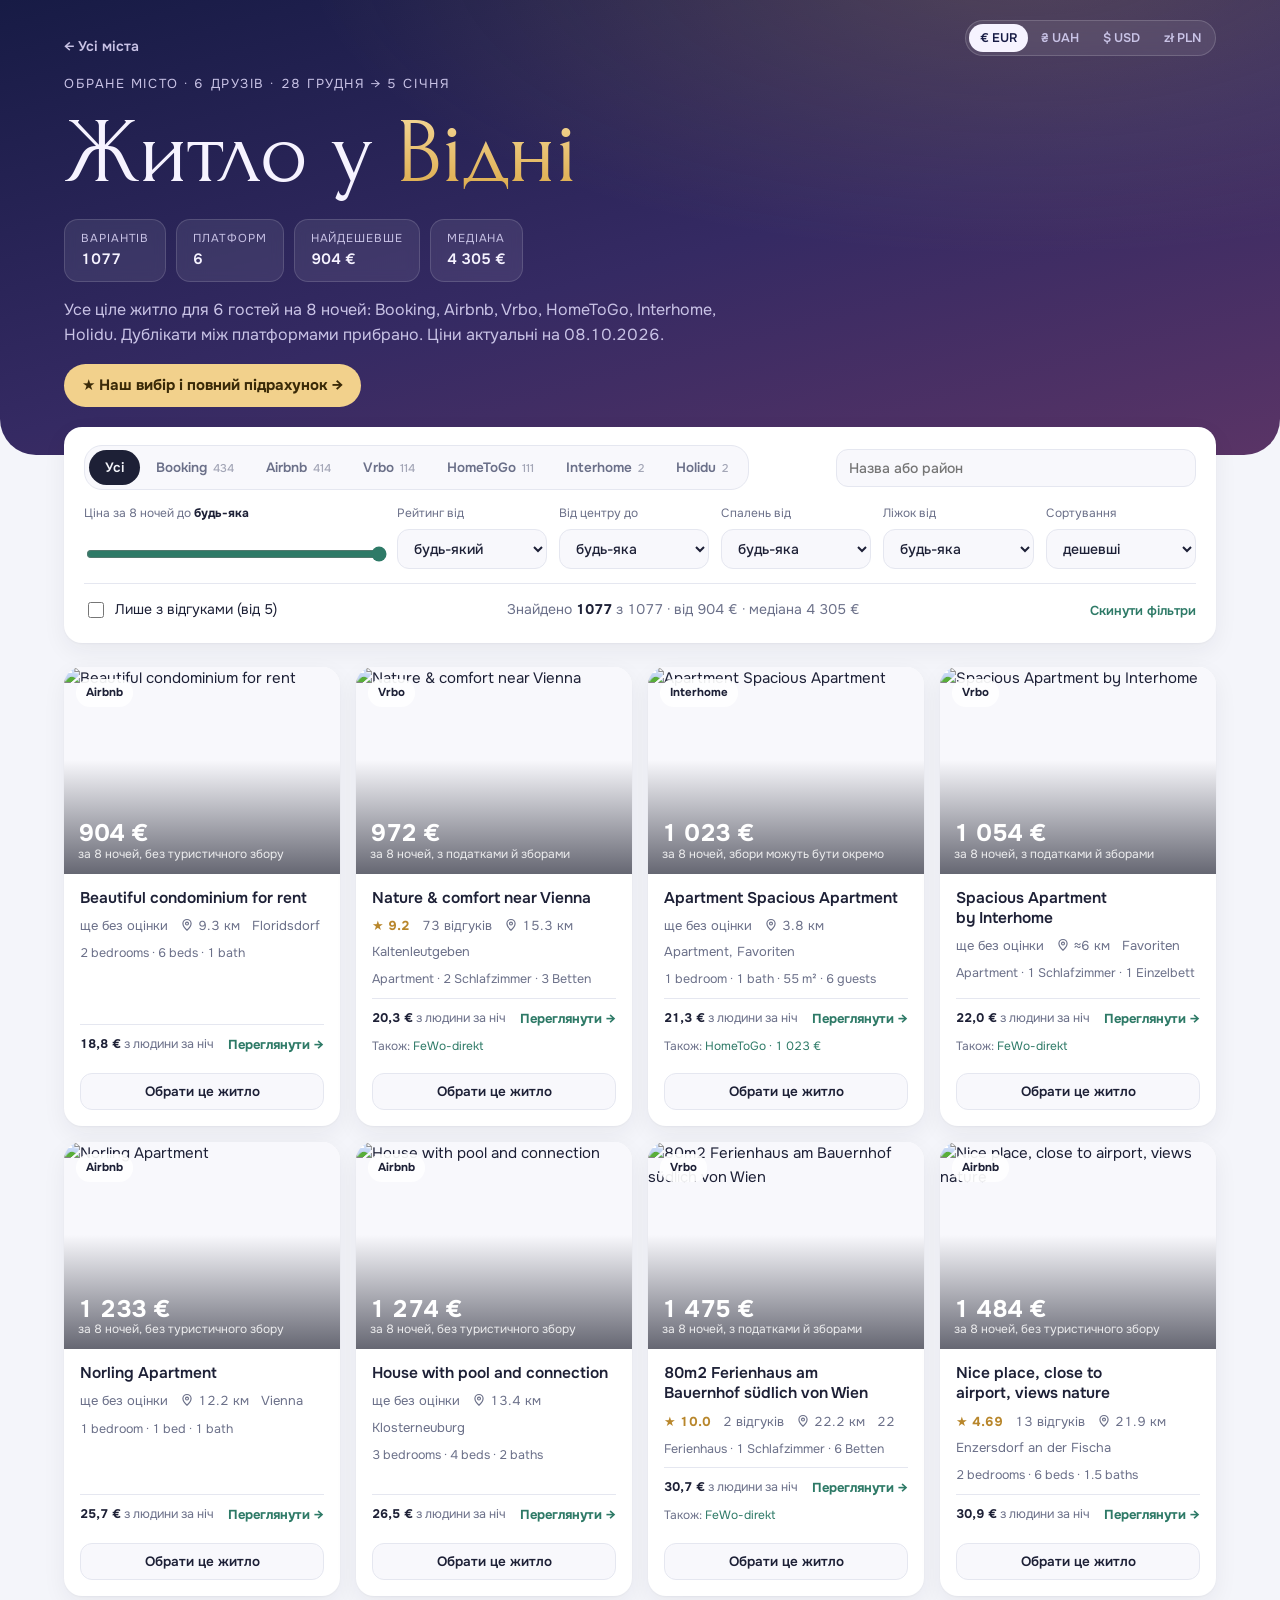
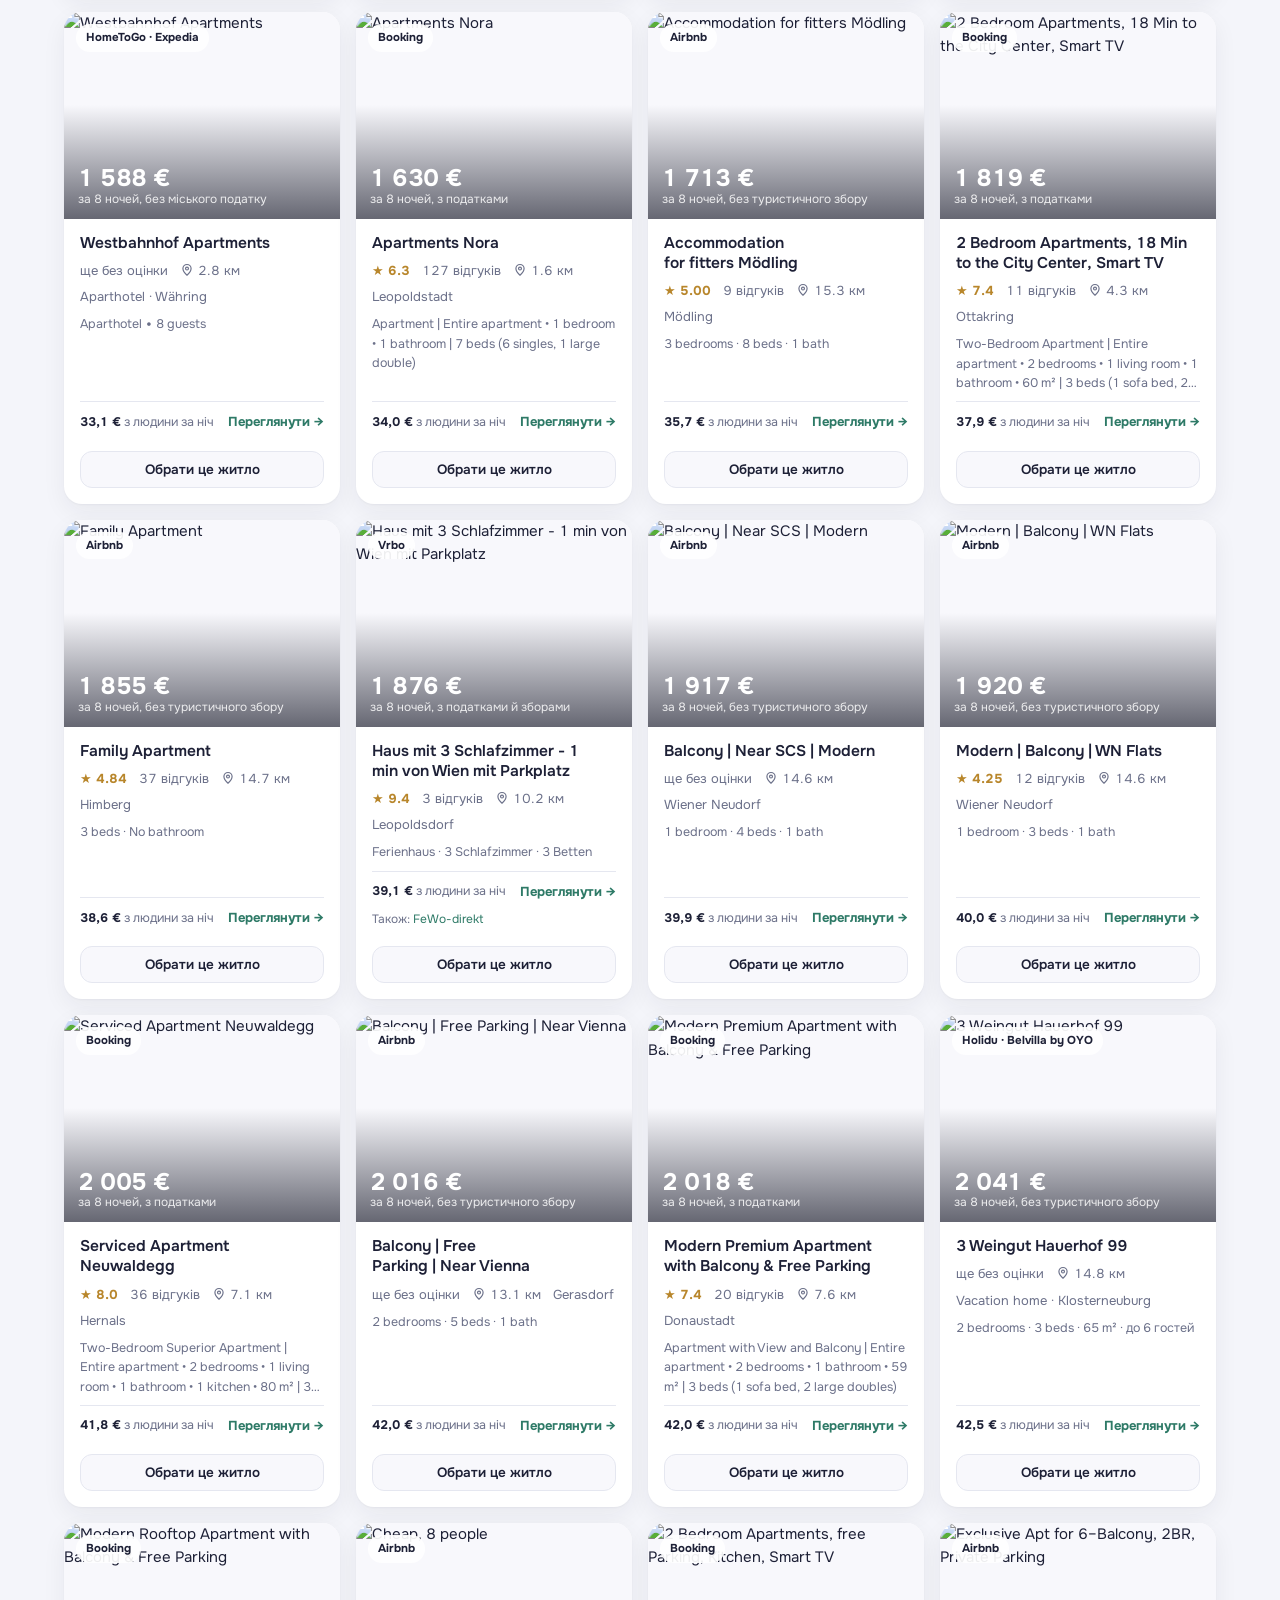
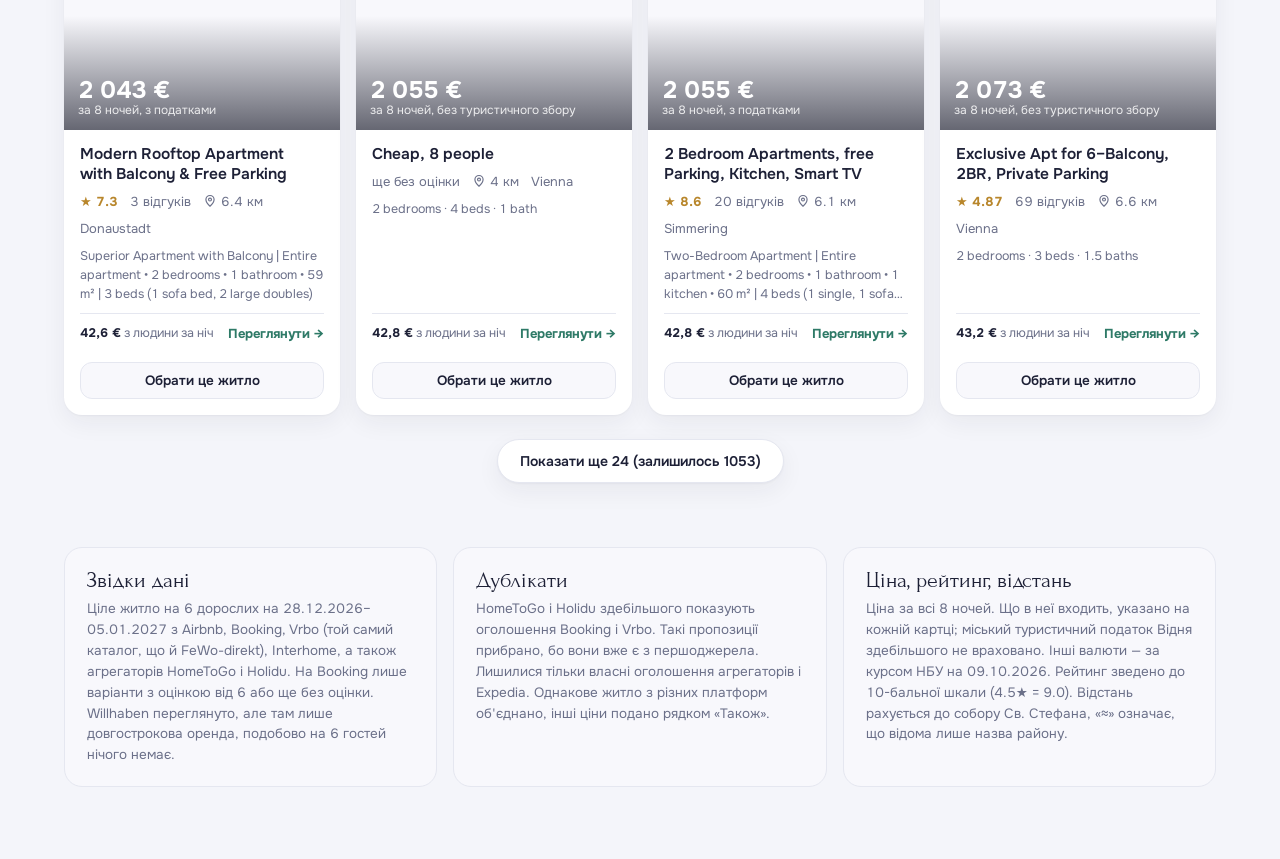
==== commit 795d6bcd: "Сторінка поїздки у Відень: житло, дорога, карта й підрахунок - trip.html: обране житло (Vrbo 5738837" ====
--- a/vienna.html
+++ b/vienna.html
@@ -8,7 +8,7 @@
 <link rel="preconnect" href="https://fonts.gstatic.com" crossorigin>
 <link rel="stylesheet" href="https://fonts.googleapis.com/css2?family=Forum&family=Onest:wght@400;500;600;700&display=swap">
 <link rel="icon" href="favicon.svg" type="image/svg+xml">
-<link rel="stylesheet" href="styles.css?v=20261009">
+<link rel="stylesheet" href="styles.css?v=20261009m">
 </head>
 <body>
 
@@ -20,6 +20,7 @@
     <div class="cur-switch" id="cur" role="group" aria-label="Валюта"></div>
     <ul class="facts" id="facts"></ul>
     <p class="hero-lead" id="lead"></p>
+    <a class="trip-link" href="trip.html">★ Наш вибір і повний підрахунок →</a>
   </div>
 </header>
 
--- a/styles.css
+++ b/styles.css
@@ -341,3 +341,118 @@
 .seg.mode{justify-self:start;box-shadow:none;background:var(--surface-2);border:1px solid var(--line);flex-wrap:wrap;border-radius:18px}
 .seg.mode button{display:inline-flex;align-items:center;gap:6px}
 .seg.mode svg{width:16px;height:16px}
+
+/* ---------- Сторінка поїздки (trip.html) ---------- */
+.trip-hero{position:relative;overflow:hidden;color:#fff;border-radius:0 0 36px 36px;min-height:460px;display:grid;align-items:end;
+  background:linear-gradient(180deg,rgba(12,14,30,.55) 0%,rgba(12,14,30,.2) 35%,rgba(12,14,30,.88) 100%),var(--hero-img,linear-gradient(165deg,var(--night-a),var(--night-c))) center/cover no-repeat}
+.trip-hero .hero-in{padding-block:28px 40px;width:100%;--hero-muted:rgba(255,255,255,.78);--hero-ink:#fff}
+.trip-hero h1{font:400 clamp(44px,8vw,88px)/.95 var(--f-display)}
+.trip-hero h1 em{font-style:normal;color:#F2D18C}
+.trip-hero .kicker{color:rgba(255,255,255,.8)}
+.trip-hero .facts li{background:rgba(12,14,30,.35)}
+.trip-hero .back{color:rgba(255,255,255,.85)}
+.trip-hero .credit{top:auto;bottom:12px;right:16px}
+.trip-hero .cur-switch{background:rgba(12,14,30,.35)}
+.t-sec{padding-top:48px;display:grid;gap:20px}
+.cost-grid{display:grid;grid-template-columns:minmax(0,1fr) minmax(0,1.6fr);gap:16px;align-items:start}
+@media (max-width:860px){.cost-grid{grid-template-columns:minmax(0,1fr)}}
+.cost-big{border-radius:var(--r);background:var(--ink);color:var(--bg);padding:22px 24px;display:grid;gap:16px}
+.cb-main span,.cb-row span{display:block;font-size:12px;letter-spacing:.08em;text-transform:uppercase;opacity:.7}
+.cb-main b{font:400 clamp(44px,6vw,64px)/1 var(--f-display);color:#F2D18C}
+.cb-row{display:grid;grid-template-columns:1fr 1fr;gap:12px;border-top:1px solid color-mix(in srgb,var(--bg) 20%,transparent);padding-top:14px}
+.cb-row b{font-size:22px;font-weight:700}
+.cb-note{margin:0;font-size:13px;opacity:.8}
+.cost-table-wrap{border-radius:var(--r);background:var(--surface);box-shadow:var(--shadow);padding:6px 20px;overflow-x:auto}
+.cost-table{width:100%;border-collapse:collapse;font-size:14.5px}
+.cost-table th,.cost-table td{padding:12px 6px;text-align:right;border-bottom:1px solid var(--line);white-space:nowrap}
+.cost-table th:first-child{text-align:left;white-space:normal}
+.cost-table thead th{font-size:12px;font-weight:600;color:var(--muted);text-transform:uppercase;letter-spacing:.06em}
+.cost-table tbody th{font-weight:600}
+.cost-table small{display:block;font-weight:400;font-size:12px;color:var(--muted)}
+.cost-table tr.sub th,.cost-table tr.sub td{padding-top:0;color:var(--muted);font-size:13px}
+.cost-table tr.total th,.cost-table tr.total td{border-bottom:0;font-size:17px;font-weight:700}
+.cost-table tr.total td:nth-child(2){color:var(--gold-ink)}
+.cost-notes{display:grid;grid-template-columns:1fr 1fr;gap:16px}
+@media (max-width:620px){.cost-notes{grid-template-columns:minmax(0,1fr)}}
+.cost-notes>div,.panel{border-radius:var(--r);background:var(--surface-2);border:1px solid var(--line);padding:18px 20px}
+.cost-notes h3,.panel h3{font:400 22px var(--f-display);margin-bottom:8px}
+.cost-notes ul{margin:0;padding-left:18px;font-size:14px;color:var(--muted);display:grid;gap:4px}
+.stay-links{display:flex;flex-wrap:wrap;gap:8px}
+.stay-links a{font-weight:700;font-size:13.5px;text-decoration:none;padding:9px 16px;border-radius:999px}
+.stay-links a.primary{background:var(--ink);color:var(--bg)}
+.stay-links a.ghost{background:var(--surface);color:var(--ink);box-shadow:var(--shadow)}
+.gallery{display:grid;grid-template-columns:2fr 1fr 1fr;grid-template-rows:repeat(2,minmax(0,200px));gap:8px;border-radius:var(--r);overflow:hidden}
+.g-item{all:unset;position:relative;cursor:zoom-in;overflow:hidden;background:var(--surface-2)}
+.g-item:focus-visible{outline:2px solid var(--gold);outline-offset:-2px}
+.g-item.big{grid-row:1/3}
+.g-item img{width:100%;height:100%;object-fit:cover;display:block;transition:transform .3s}
+.g-item:hover img{transform:scale(1.03)}
+.g-more{position:absolute;inset:0;display:grid;place-items:center;background:rgba(12,14,30,.55);color:#fff;font-weight:700;font-size:16px}
+@media (max-width:620px){.gallery{grid-template-columns:1fr 1fr;grid-template-rows:220px repeat(2,110px)}.g-item.big{grid-column:1/3;grid-row:auto}}
+.stay-grid{display:grid;grid-template-columns:1fr 1fr;gap:16px}
+@media (max-width:860px){.stay-grid{grid-template-columns:minmax(0,1fr)}}
+.panel p{margin:0 0 12px;font-size:14px}
+.panel h3+p,.panel h3+ul,.panel h3+ol{margin-top:0}
+.panel ul+h3,.panel dl+h3{margin-top:16px}
+.facts-dl{margin:0;display:grid;gap:8px}
+.facts-dl div{display:grid;grid-template-columns:130px minmax(0,1fr);gap:10px;font-size:14px}
+.facts-dl dt{color:var(--muted)}
+.facts-dl dd{margin:0;font-weight:500}
+.chips{list-style:none;margin:0;padding:0;display:flex;flex-wrap:wrap;gap:6px}
+.chips li{font-size:12.5px;padding:5px 10px;border-radius:999px;background:var(--surface);border:1px solid var(--line)}
+.cancel{margin:0 0 12px;padding-left:18px;font-size:14px;display:grid;gap:4px}
+.muted{color:var(--muted);font-size:13px!important}
+.city-info{grid-template-columns:1.3fr 1fr}
+@media (max-width:860px){.city-info{grid-template-columns:minmax(0,1fr)}}
+.route .tip+.tip{margin-top:-6px}
+.lightbox{border:0;padding:0;background:transparent;max-width:min(1100px,94vw);width:100%;overflow:visible}
+.lightbox::backdrop{background:rgba(8,10,22,.88)}
+.lightbox figure{margin:0;display:grid;gap:8px;justify-items:center}
+.lightbox img{max-width:100%;max-height:80vh;border-radius:12px;display:block}
+.lightbox figcaption{color:#fff;font-size:14px;text-align:center}
+.lb-close,.lb-nav{position:absolute;border:0;background:rgba(255,255,255,.14);color:#fff;cursor:pointer;border-radius:999px;font-size:26px;line-height:1;width:44px;height:44px}
+.lb-close{top:-52px;right:0}
+.lb-nav{top:40%}
+.lb-nav.prev{left:8px}.lb-nav.next{right:8px}
+.lb-close:hover,.lb-nav:hover{background:rgba(255,255,255,.28)}
+.trip-link{display:inline-flex;align-items:center;gap:8px;justify-self:start;font-weight:700;text-decoration:none;padding:10px 18px;border-radius:999px;background:#F2D18C;color:#3A2A08}
+.trip-link:hover{background:#F7DDA0}
+/* Темні акцентні блоки з золотими цифрами — завжди «нічні», незалежно від теми */
+.cost-big,.ch-in{background:linear-gradient(165deg,var(--night-a),var(--night-b));color:#F6F3FF}
+.cb-row{border-top-color:rgba(255,255,255,.16)}
+/* Скільки людей сідає в Чопі */
+.chop{display:flex;flex-wrap:wrap;align-items:center;gap:10px 14px;padding:14px 18px;border-radius:var(--r);background:var(--surface);box-shadow:var(--shadow)}
+.chop-l{font-weight:600;font-size:14px}
+.chop-seg{box-shadow:none;background:var(--surface-2);border:1px solid var(--line)}
+.chop-seg button{min-width:38px;padding:7px 12px}
+.chop-note{font-size:13.5px;color:var(--muted)}
+.cb-alt span{display:block;font-size:12px;letter-spacing:.08em;text-transform:uppercase;opacity:.7}
+.cb-alt b{font:400 34px/1 var(--f-display);color:#F7DDA0}
+.cost-table tr.grp th{padding:14px 6px 4px;border-bottom:0;font-size:12px;font-weight:700;letter-spacing:.06em;text-transform:uppercase;color:var(--muted)}
+.cost-table tr.part th,.cost-table tr.part td{font-weight:700}
+
+/* ---------- Карта й дорога до центру (trip.html) ---------- */
+.map-wrap{border-radius:var(--r);overflow:hidden;background:var(--surface);box-shadow:var(--shadow)}
+.map{height:460px;background:var(--surface-2)}
+@media (max-width:620px){.map{height:360px}}
+.map-legend{list-style:none;margin:0;padding:12px 16px;display:flex;flex-wrap:wrap;gap:8px 18px;font-size:13px;color:var(--muted);border-top:1px solid var(--line)}
+.map-legend li{display:inline-flex;align-items:center;gap:6px}
+.map-legend .dot{width:11px;height:11px;border-radius:50%;border:2px solid #fff;box-shadow:0 0 0 1px rgba(0,0,0,.15)}
+.map-legend .ln{width:22px;border-top:4px solid}
+.map-legend .ln.walk{border-top-style:dashed}
+.map-fallback{padding:24px;margin:0}
+.home-tip{font-weight:700;font-family:var(--f-body)}
+.leaflet-container{font-family:var(--f-body)}
+@media (prefers-color-scheme:dark){:root:not([data-theme="light"]) .map .leaflet-tile-pane{filter:brightness(.75) contrast(1.1) saturate(.8)}}
+:root[data-theme="dark"] .map .leaflet-tile-pane{filter:brightness(.75) contrast(1.1) saturate(.8)}
+.getaround{display:grid;grid-template-columns:repeat(4,minmax(0,1fr));gap:12px}
+@media (max-width:1040px){.getaround{grid-template-columns:repeat(2,minmax(0,1fr))}}
+@media (max-width:620px){.getaround{grid-template-columns:minmax(0,1fr)}}
+.ga{position:relative;border-radius:var(--r);background:var(--surface);box-shadow:var(--shadow);padding:16px 18px;display:grid;gap:8px;align-content:start}
+.ga.best{box-shadow:0 0 0 2px var(--gold),var(--shadow)}
+.ga-head{display:flex;justify-content:space-between;align-items:baseline;gap:10px}
+.ga-head h3{font-size:15.5px;font-weight:700}
+.ga-head b{font-size:15px;color:var(--gold-ink);white-space:nowrap}
+.ga-badge{justify-self:start;font-size:11px;font-weight:700;padding:3px 9px;border-radius:999px;background:var(--gold-soft);color:var(--gold-ink)}
+.ga p{margin:0;font-size:13.5px;color:var(--muted)}
+.cost-notes p{margin:0;font-size:14px;color:var(--muted)}
